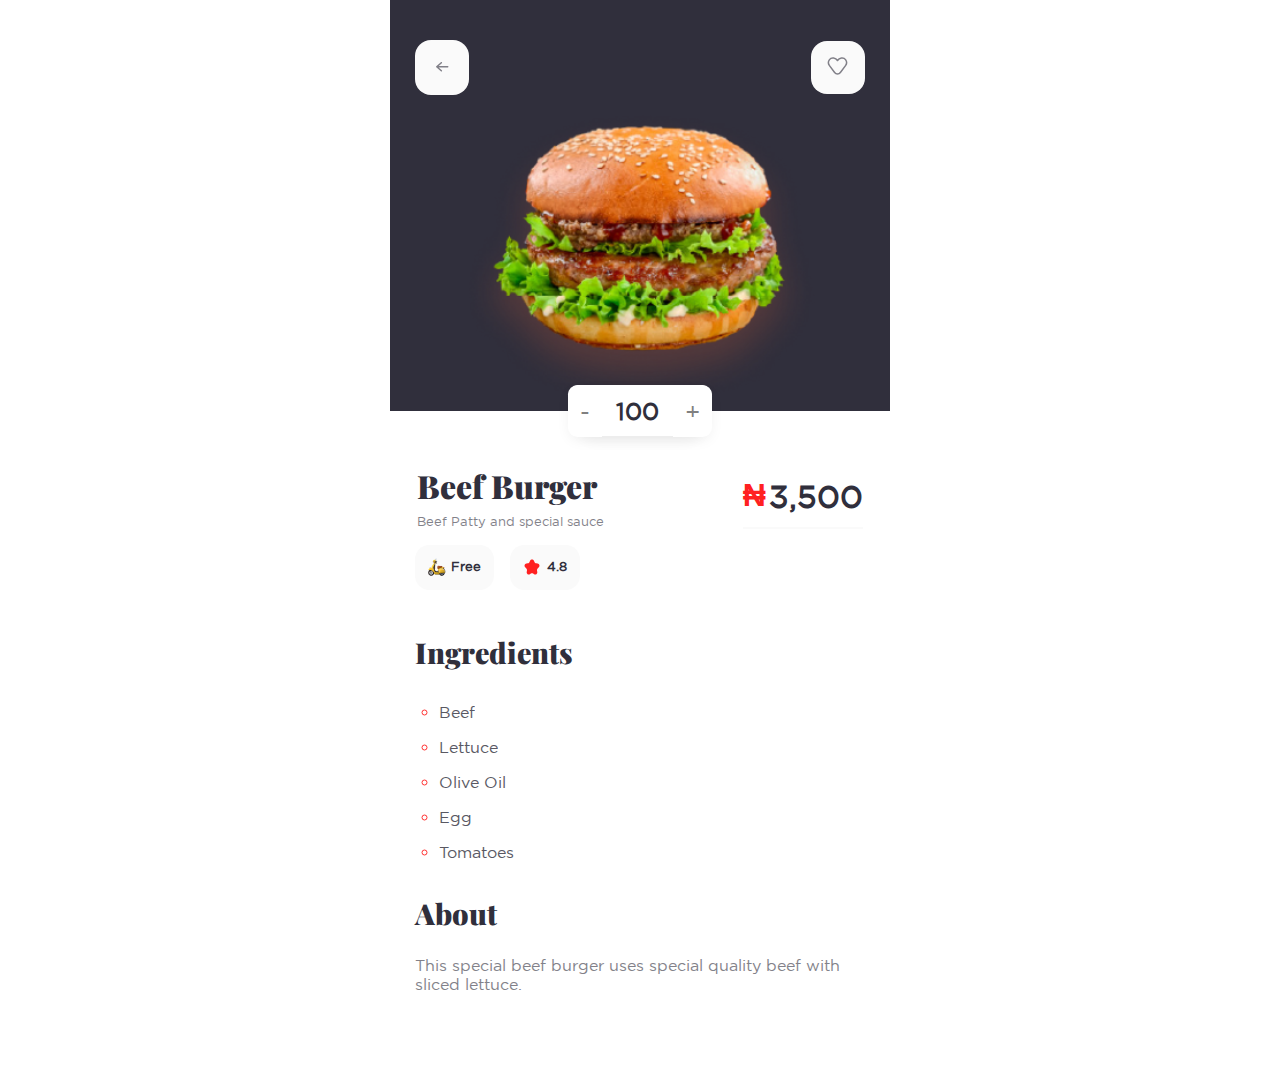
==== food-delivery/product.html @ f271e121 "Add or remove item in cart" ====
<!DOCTYPE html>
<html lang="en">
<head>
  <meta charset="UTF-8">
  <meta http-equiv="X-UA-Compatible" content="IE=edge">
  <meta name="viewport" content="width=device-width, initial-scale=1.0, maximum-scale=1.0">
  <title>FFO.com</title>
  <link rel="stylesheet" href="./assets/style/style.css"/>
  <link rel="shortcut icon" href="./assets/icons/logo.svg" width="20" type="image/x-icon">
  <script type="module" src="./assets/script/script.js" defer></script>
</head>
<body id="product">
  
  <header>
    <div class="w-90 mx-auto">

      <button id="back" class="btn btn-secodary icon-effect inline-icon btn-secondary">
        <svg width="13" height="10" viewBox="0 0 13 10" fill="none" xmlns="http://www.w3.org/2000/svg">
          <path fill="currentColor" fill-rule="evenodd" clip-rule="evenodd" d="M5.90356 9.24286C5.63137 9.55508 5.15761 9.58753 4.84538 9.31534L0.257149 5.31534C0.0937701 5.17291 1.89487e-08 4.96676 0 4.75001C-1.89487e-08 4.53326 0.09377 4.32711 0.257149 4.18468L4.84538 0.184681C5.15761 -0.0875126 5.63137 -0.0550639 5.90356 0.25716C6.17576 0.569382 6.14331 1.04315 5.83109 1.31534L2.75161 4.00001L11.75 4.00001C12.1642 4.00001 12.5 4.3358 12.5 4.75001C12.5 5.16422 12.1642 5.50001 11.75 5.50001L2.75161 5.50001L5.83109 8.18468C6.14331 8.45687 6.17576 8.93064 5.90356 9.24286Z" fill="#363853"/>
        </svg>
      </button>
      
      <button id="add-to-wish-list" class="btn btn-secodary icon-effect btn-secondary">
        <svg class="icon-stroke" width="24" height="24" viewBox="0 0 24 24" fill="none" xmlns="http://www.w3.org/2000/svg">
          <path d="M3.98389 11.6106L9.11798 18.5107C10.5955 20.4964 13.4045 20.4964 14.882 18.5107L20.0161 11.6106C21.328 9.84746 21.328 7.34218 20.0161 5.57906C18.0957 2.9981 13.6571 3.76465 12 6.54855C10.3429 3.76465 5.90428 2.9981 3.9839 5.57906C2.67204 7.34218 2.67203 9.84746 3.98389 11.6106Z" stroke-width="1.5" stroke-linecap="round" stroke-linejoin="round"/>
        </svg>
        
      </button>
    </div>
  </header>

  <main>
    
    <section class="menu-item-display">
      <div class="mx-auto">
        <img class="mx-auto" src="./assets/images/menu/large/chillox-beef-burger.png" alt="chillox-burger">
      </div>
    </section>

    <section class="add-to-cart-container">
      <!-- add to cart -->
      <button class="btn btn-active big-btn text-bold shadow">
      <p>  Add to cart </p>
      </button>
      
      <!-- Number of orders -->
      <div class="inc-dec-in-cart shadow">
        <button class="remove-from-cart"> - </button>
        <p class="no-in-cart text-bold">100</p>
        <button class="add-to-cart"> + </button>
      </div>
      
    </section>
    
    <section class="product-name-desc-price w-90 mx-auto">
      <!-- Label, Description and price -->
      <div class="name-desc">
        <h2 class="subheader">Beef Burger</h2>
        <p class="desc text-faint"><small> Beef Patty and special sauce </small></p>
      </div>
      <div>
        <p class="price">
          <span class="currency">₦</span>
          <span class="cost">3,500</span>
        </p>
      </div>
    </section>  

    <section class="delivery-and-rating">
      <!-- Delivery Fee, Duration and Food Rating -->
      <ul type="none" class="options">
        <li class="btn btn-secondary delivery-fee option">
          <img src="./assets/icons/delivery.png" class="icon-img">
          <p class="text-bold"> Free </p>
        </li>
        <li class="btn btn-secondary rating option">
          <svg width="20" height="20" viewBox="0 0 24 24" xmlns="http://www.w3.org/2000/svg">
            <path fill="var(--clr-accent)" d="M9.65394 4.58646C10.5321 2.47118 13.4679 2.47118 14.3461 4.58646L14.9577 6.05983C15.3174 6.9261 16.107 7.52663 17.0227 7.63041L18.7297 7.82385C20.8853 8.06813 21.7756 10.7755 20.2013 12.2988L18.752 13.7012C18.1148 14.3177 17.8333 15.2258 18.0069 16.1045L18.3568 17.8758C18.7997 20.118 16.3977 21.8109 14.5018 20.5927L13.3571 19.8572C12.5276 19.3242 11.4724 19.3242 10.6429 19.8572L9.49819 20.5927C7.60234 21.8109 5.20031 20.118 5.64324 17.8758L5.99315 16.1045C6.16673 15.2258 5.88518 14.3177 5.24798 13.7012L3.79871 12.2988C2.22438 10.7755 3.11472 8.06813 5.27034 7.82385L6.97726 7.63041C7.89305 7.52663 8.68263 6.9261 9.04227 6.05983L9.65394 4.58646Z" stroke="#302F3C" stroke-width="0" stroke-linecap="round" stroke-linejoin="round"/>
          </svg>
          <p class="value text-bold"> 4.8 </p>   
        </li>
      </ul>
    </section>  

    <section class="ingredients w-90 mx-auto">
      <!-- Ingredents -->
      <h2 class="subheader"> Ingredients</h2>
        <ul class="options" type="circle">
          <li class="option">Beef</li>
          <li class="option">Lettuce</li>
          <li class="option">Olive Oil</li>
          <li class="option">Egg</li>
          <li class="option">Tomatoes</li>
        </ul>
      </div>
    </section>  
    
      
    <section class="about w-90 mx-auto">
      <!-- About -->
      <h2 class="subheader"> About </h2>
      <p class="text-faint">
        This special beef burger uses special quality beef with sliced lettuce.
      </p>
    </section>  
  </main>

  <footer>
    <!-- Add to cart -->
  </footer>
  

  </body>
</html>
---- food-delivery/assets/style/style.css ----
@charset "UTF-8";

/*
  ##################
    Fontface Imports
  ##################
*/

@font-face {
  font-family: "gotham-bold";
  src: url(../fonts/gotham-bold.ttf);
}

@font-face {
  font-family: "gotham-regular";
  src: url(../fonts/gotham-regular.ttf);
}

@font-face{
  font-family: "playfair";
  src: url("../fonts/playfair.ttf");
}



/*
  ##################
    Global Styles
  ##################
*/
*, ::after, ::before {
  box-sizing: border-box;
  text-rendering: optimizeSpeed;
}

:focus {
  /* outline: 1px dashed var(--clr-orange); */
  /* outline-offset: 2px; */
  outline: 0;
}

:root {
  --clr-accent: #ff2121;
  --clr-faint-accent: #fb2c2c;
  --clr-dark: #302f3c;
  --clr-secondary: #fafafa;
  --rounded-1: .5rem;
  --rounded-2: 1rem;
  --ff-serif: "playfair", "Times New Roman", serif;
  --ff-gotham-reg: "gotham-regular", "sans-serif";
  --ff-gotham-bold: "gotham-bold", sans-serif;
  --padding-1: .3rem;
  --padding-2: .6rem;
}

button {
  cursor: pointer;
}

html, 
body {
  height: 100%;
  margin: 0;
  margin-inline: auto;
  min-width: 280px;
  position: relative;
  width: 100%;
}

header div{
  align-items: center;
  display: flex;
  justify-content: space-between;
  padding-top: 2.5rem !important;
  position: relative;
}
#product header {
  position: absolute;
  width: 100%;
  z-index: 1;
}

header a {
  border-radius: 100%;
}

header svg {
  color: gray;
  width: min(35px, 50px);
}







/*
  ######################
    Typography Styles
  ######################
*/
h1,
h2,
h3,
h4,
h5,
h6 {
  font-family: var(--ff-serif);
  color: var(--clr-dark);
  font-weight: bolder;
}

.text-bold, .text-bold > span {
  font-weight: bold;
}

p, .option, .search input[type=text] {
  font-family: var(--ff-gotham-reg);
}

.intro-text {
  font-size: clamp(1.3rem, .5rem + 7, 2.5rem);
  font-weight: 900;
  margin: auto;
  text-align: center;
  /* padding-block: 2rem; */
  width: 14ch;
}

.subheader {
  font-size: clamp(1.2rem, .1rem + 4vw, 1.8rem);
  font-weight: 900;
}

.text-faint {
  color: var(--clr-dark);
  opacity: .6;
}











/*
  ######################
    Component Styles
  ######################
*/



/** ---button--- **/
.btn {
  border: 0;
  border-radius: var(--rounded-2);
  padding: var(--padding-2);
  padding-block: .8rem;
  position: relative;
}

.btn-secondary {
  background-color: var(--clr-secondary)
}

.btn-secondary:hover, .btn-secondary:focus {
  color: white;
}

button.icon-fill, 
.icon-fill {
  color: var(--clr-dark);
  background: transparent;
  fill-opacity: .6;
  border: 0px;
}

button.icon-fill:not(.search-icon):hover,
.icon-fill:not(.search-icon):hover {
  color: var(--clr-accent);
  stroke-opacity: 1;
  fill-opacity: 1;
}

button.icon-stroke, 
a .icon-stroke, 
.icon-stroke {
  stroke: var(--clr-dark);
  background: transparent;
  stroke-opacity: .6;
  border: 0px;
}

button.icon-stroke:hover,
button .icon-stroke:hover,
a .icon-stroke:hover {
  stroke: var(--clr-accent);
  stroke-opacity: 1;
  fill-opacity: 1;
}


/** ---category--- **/
.menu-category .options,
.delivery-and-rating .options {
  display: flex;
  font-size: small;
  gap: 1rem;
  overflow-x: auto;
  -ms-overflow-style: none;
  padding-bottom: 1.2rem;
  padding-inline: 5%;
  overflow: none;
  white-space: nowrap;
}


.menu-category .options::-webkit-scrollbar  {
  display: none;
}

.menu-category .option,
.delivery-and-rating .option {
  align-items: center;
  border-radius: .9rem;
  color: var(--clr-dark);
  cursor: pointer;
  display: flex;  
  gap: 5px;
  justify-content: center;
  padding: .8rem;
  text-transform: capitalize;
  width: fit-content;
  transition: opacity ease-in-out 0.5s;
}


.menu-category .option:focus,
.menu-category .option:hover,
.menu-category .option.active {
  background: var(--clr-accent);
  box-shadow: 0px 5px .8rem rgba(0, 0, 0, 0.1);
  color: white;
}


.menu-category .option p,
.delivery-and-rating p {
  margin: 0px;
}

.menu-category .option.active .option-bg  {
  background: white;
}


.menu-category .option-bg {
  align-items: center;
  border-radius: calc(var(--rounded-1));
  display: flex;
  padding: .25rem;
  justify-content: center;
}

.highlight {
  color: var(--clr-accent);
}

.identity {
  font-size: 1.2rem;
  margin: 0;
}

.location {
  display: flex;
  align-items: center;
  color: var(--clr-dark);
  font-size: small;
}



.logo svg {
  color: #a5a5a5;
  /* opacity: .6; */
}

.logo:hover svg, 
.logo:focus svg
{
  color: var(--clr-accent);
}






/** ---popular--- **/
.popular {
  /* display: flex;
  flex-wrap: wrap; */
  display: grid;
  grid-template-columns: repeat(auto-fill, minmax(250px, 450px));
  gap: 2rem;
  justify-content: center;
  padding-left: 0px;
  padding-bottom: 4rem;
  max-width: 100%;
}

.popular .item {
  border-radius: 1.5rem;
  display: flex;
  flex-direction: column;
}
  

.popular .item > img {
  aspect-ratio: 2/1;
  border-top-right-radius: inherit;
  border-top-left-radius: inherit;
  object-fit: cover;
  object-position: top center;
  width: 100%;
}

.popular .item:hover > img {
  filter: saturate(1.15);
}

.popular .item-details {
  align-items: center;
  background-color: var(--clr-secondary);
  border-bottom-left-radius: inherit;
  border-bottom-right-radius: inherit;
  display: flex;
  padding-block: 1rem;
  padding-inline: 1rem;
  gap: 1rem;
  justify-content: space-between;
  white-space: nowrap;
}

.period-divider svg {
  width: 4px;
  transform: translateY(-2px);
}

.popular .item-title,
.restaurant .item-name {
  color: var(--clr-dark);
  font-family: var(--ff-gotham-bold) !important;
  font-weight: bold;
  font-size: clamp(1.1rem, .1rem + 4vw, 1.2rem);
  margin-top: 0px;
  margin-bottom: .5rem;
  word-break: keep-all;
}

.popular .item .item-desc,
.popular .item .rating-and-delivery-time {
  font-size: small;
  margin-block: 0px;
}

.item-profile img {
  border: 3px solid white;
  border-radius: 100%;
  display: none;
  height: 50px;
  width: 50px;
}


.item-profile {
  display: flex;
  gap: 10px;
}



.item-desc  {
  align-items: center;
  display: flex;
  font-size: small;
  gap: 8px;
}



.rating-and-delivery-time .item-rating p {
  margin-block: 0px;
}

.rating-and-delivery-time .item-delivery-time {
  margin-block: 0px;
}

.item-rating {
  align-items: center;
  display: flex;
  gap:.2rem;
  margin-bottom: .5rem;
}



/** ---icon-effect--- **/

.icon-effect:hover, .icon-effect:focus {
  background: var(--clr-secondary);
}

.icon-effect svg {
  color: var(--clr-dark);
  fill-opacity: .6;
}

.icon-effect:hover svg, .icon-effect.active svg  {
  color: var(--clr-accent);
  fill-opacity: 1;
}

.inline-icon {
  padding-block: 1.25rem;
}



/** ---search--- **/
.search {
  align-items: center;
  background: var(--clr-secondary);
  border-radius: var(--rounded-2);
  fill-opacity: 0.5;
  display: flex;
  padding: var(--padding-2);
  justify-content: space-between;
  stroke-opacity: .5;
}

.search > span {
  display: flex;
  gap: .5rem;
  width: 100%;
}

.search .search-box {
  background: transparent;
  border: 0px;
  caret-color: var(--clr-accent);
  font-size: small;
  width: 100%;
}


*::selection, .search .search-box::selection {
  background: var(--clr-accent);
  color: white;
}

.restaurant-cover {
  display: inline-block;
  position: absolute;
  min-width: inherit;
  top: 0;
  width: 100%;
  z-index: -1;
}

.restaurant-cover img {
  aspect-ratio: 2/1;
  object-fit: cover;
  width: 100%;
  height: 250px;
}

.restaurant-cover div::after {
  background-color: rgb(0, 0, 0, .5);
  content: "";
  position: absolute;
  inset: 0;
}

.restaurant-details {
  background: var(--clr-secondary);
  border-radius: 2rem;
  font-weight: bold;
  padding: 1rem;
  padding-top: 2rem;
  transform: translateY(-40px);
}

.restaurant-details h1 {
  color: var(--clr-dark);
  width: fit-content;
}

.restaurant-details ul {
  padding-left: 0px;
  font-family: var(--ff-gotham-reg);
  display: flex;
  gap: 5rem;
  justify-content: center;
}

.restaurant-details li {
  align-items: center;
  display: flex;
  gap: .5rem;
}



img.restaurant-profile {
  border-radius: 100%;
  display: block;
  filter: drop-shadow(0px 5px 10px rgb(0, 0, 0, .4));
  margin-inline: auto;
  margin-top: 2.5rem;
  width: 80px;
  height: 80px;
  position: relative;
  z-index: 1;
}

.menu-search {
  align-items: center;
  background: transparent;
  display: flex;
  /* gap: 6rem; */
  justify-content: space-between;
  padding: 0px;
}

.menu-search .btn {
  padding: .35rem
}

.menu-search .search-box {
  max-width:15ch;
}

.menu-search span {
  display: flex;
  justify-content: flex-end;
  transform: translateY(2.8px);
}

#menu-category .option {
  padding: 1.2rem;
}



/* +++++++++++++++++++++ 
      restaurant.html 
   +++++++++++++++++++++ */
.restaurant {
  padding-bottom: 4rem;
}

.restaurant .item {
  /* background-color: #302f3c; */
  border: 1px solid var(--clr-secondary);
  border-radius: 1.8rem;
  /* min-width: 100px;
  max-width: 200px; */
}

.restaurant .item:focus {
  border: 1px solid var(--clr-secondary);
}


.restaurant .item-name, 
.restaurant .item-desc {
  display: block;
  text-align: center;
}

.restaurant .items {
  display: grid;
  grid-template-columns: repeat(auto-fit, minmax(auto, 250px));
  gap: 2rem;
  padding-left: 0px;
  justify-content: center;
  width: 100%;
}

.restaurant .item img {
  aspect-ratio: 1 / 1;
  display: block;
  margin: auto;
  object-fit: cover;
  object-position: center;
  transform: translateY(50px);
  width: 200px;
  overflow: hidden;
}

.restaurant .item:hover img {
  filter: saturate(1.2);
}

.item-price-addtocart {
  align-items: center;
  background-color: var(--clr-secondary);
  border-bottom-left-radius: inherit;
  border-bottom-right-radius: inherit;
  color: var(--clr-dark);
  display: flex;
  font-family: var(--ff-gotham-reg);
  font-weight: bold;
  font-size: 1.2rem;
  gap: .5rem;
  justify-content: center;
}



  /* +++++++++++++++++++++ 
        restaurant.html 
    +++++++++++++++++++++ */

.about {
  padding-bottom: 4rem;
}

.add-to-cart, 
.remove-from-cart {
  background-color: white;
  border: 0px;
  color: gray;
  font-family: var(--ff-gotham-reg);
  font-size: 1.5rem;
  padding: .5em;
  width: fit-content;
}

.add-to-cart:hover, 
.remove-from-cart:hover,
.add-to-cart:focus, 
.remove-from-cart:focus {
  background-color: rgb(252, 252, 252);
}

.add-to-cart {
  border-top-right-radius: var(--padding-2);
  border-bottom-right-radius: var(--padding-2);
}

.remove-from-cart {
  border-top-left-radius: var(--padding-2);
  border-bottom-left-radius: var(--padding-2);
}

.add-to-cart:hover, 
.remove-from-cart:hover,
.add-to-cart:focus, 
.remove-from-cart:focus {
  color: var(--clr-accent);
}

.add-to-cart-container {
  position: relative;
  transform: translateY(-26px);
}


.big-btn {
  display: block;
  font-size: 1rem;
  padding: 1rem;
  margin-inline: auto;
}

.big-btn p {
  margin: 0px;
}

.btn-active {
  background: var(--clr-accent);
  color: white;
}

.btn-active:hover,
.btn-active:focus {
  background-color: var(--clr-faint-accent);
}




.menu-item-display {
  background-color: var(--clr-dark);
}

.menu-item-display div {
  height: inherit;
  width: 70%;
  position: relative;
}

.menu-item-display img{
  padding-top: 4rem;
  display: block;
  transition: transform ease-in-out 0.3s;
  width: 100%;
}


.menu-item-display:hover img {
  filter: saturate(1.2);
  transform: scale(1.1);
}

.inc-dec-in-cart {
  font-size: 1rem;
  background: white;
  border-radius: calc(var(--padding-2) + 2px);
  margin: auto;
  width: fit-content;
  position: absolute;
  inset: 0;

}

.inc-dec-in-cart .no-in-cart{
  display: inline;
  color: var(--clr-dark);
  font-size: 1.5em;
  padding: 10px;
}

.product-name-desc-price {
  align-items: center;
  display: flex;
  flex-wrap: wrap;
  justify-content: space-between;

}

.product-name-desc-price .subheader{
  font-size: 2rem;
}
.product-name-desc-price .currency {
  color: var(--clr-accent);
  font-family: calibri, sans-serif;
}

.product-name-desc-price .name-desc {
  display: flex;
  flex-direction: column;
}

.product-name-desc-price p,
.product-name-desc-price .name-desc h2 {
  margin: 2px;
}

.product-name-desc-price .price {
  align-items: center;
  color: var(--clr-dark);
  display: flex;
  font-size: clamp(1.5rem, 8vw + .1rem, 2rem);
  font-weight: 900;
  gap: .2rem;
  padding-block: .8rem;
  border-bottom: 2px solid var(--clr-secondary);
}


.ingredients ul {
  gap: 1rem;
  padding-left: 1.5rem;
}

.ingredients ul li {
  color: var(--clr-dark);
  opacity: .8;
  padding-block: .5rem;
}

.ingredients ul li::marker {
  color: red;
}


/*
  #################
    Other Styles
  #################
*/

.bg-dark {
  background-color: var(--clr-dark);
}

.hide {
  display: none;
}

.mb-1rem {
  margin-block: 1rem;
}

.mb-2rem {
  margin-block: 2rem;
}


.mx-auto {
  margin-inline: auto;
}

.mlx-auto {
  margin-left: auto;
}

.opacity-0 {
  opacity: 0;
}

.opacity-1 {
  opacity: 1;
}

.shadow {
  box-shadow: 0px 5px .8rem rgba(0, 0, 0, 0.05);

}

.w-90 {
  width: 90%;
}
  
.w-95 {
  width: 95%;
}





/*
  #################
    Media Queries
  #################
*/

@media screen and (orientation: landscape) {
  body {
    width: 50%;
  }
}

@media screen and (min-width: 500px) {
  body {
    width: 500px;
  }
}


@media screen and (min-width: 310px){
  .item-profile img{
    display: block;
  }
}

/* Hide white background @ #home-category */
@media screen and (min-width: 450px) {
  #home-category .option span.option-bg {
    display: none;
  }

  #home-category .option {
    padding: 1.2rem;
  }
}
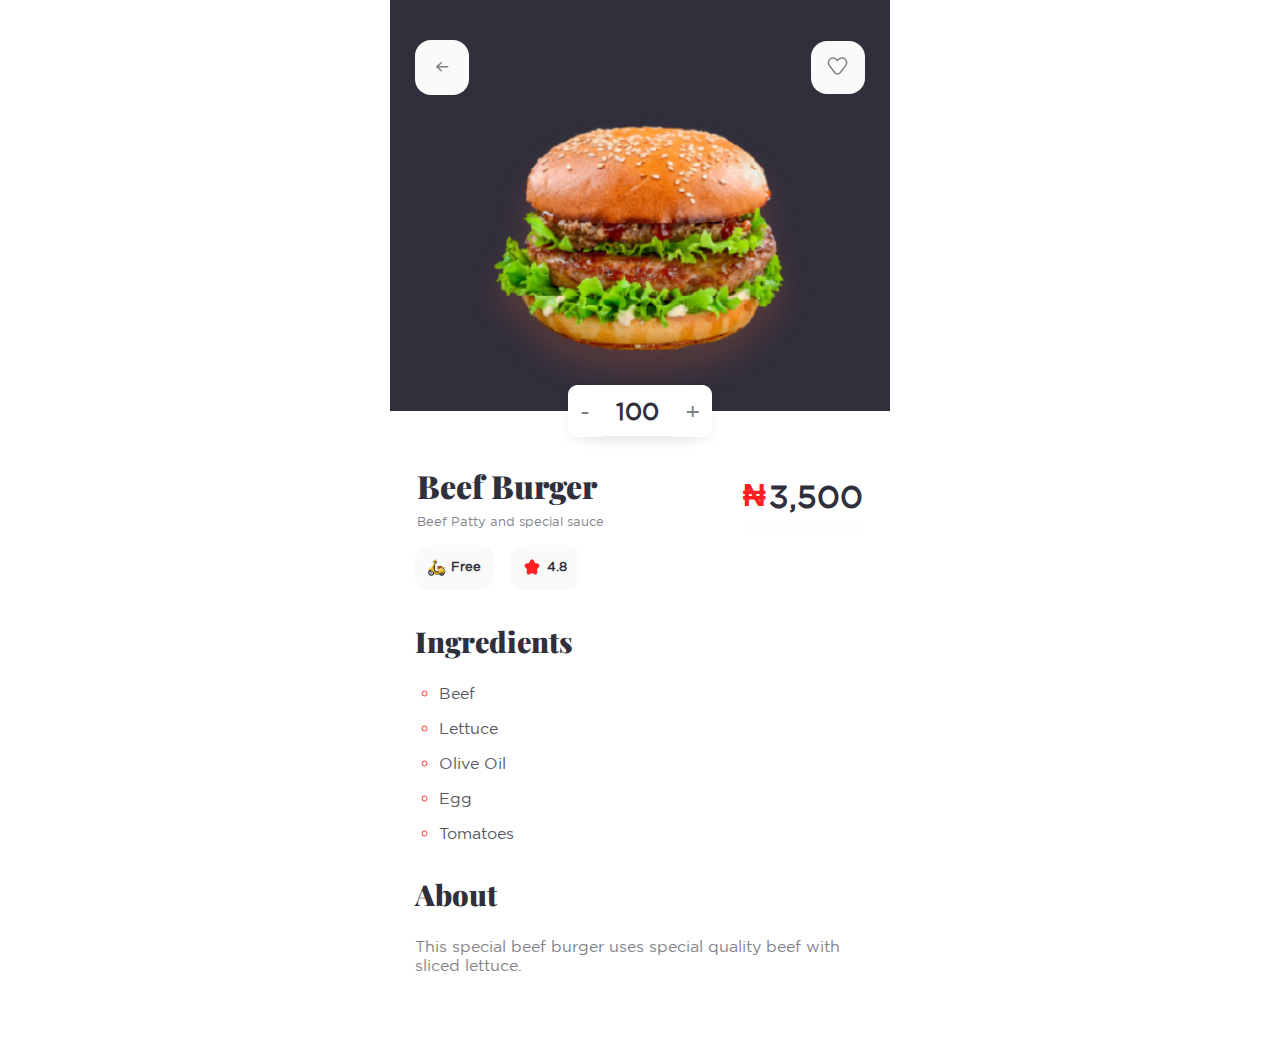
==== commit aa369878: "food-delivery: Dynamically load product image in product page" ====
--- a/food-delivery/product.html
+++ b/food-delivery/product.html
@@ -33,7 +33,7 @@
     
     <section class="menu-item-display">
       <div class="mx-auto">
-        <img class="mx-auto" src="./assets/images/menu/large/chillox-beef-burger.png" alt="chillox-burger">
+        <img class="mx-auto" src="" alt="chillox-burger">
       </div>
     </section>
 
--- a/food-delivery/assets/style/style.css
+++ b/food-delivery/assets/style/style.css
@@ -120,7 +120,7 @@
 }
 
 .intro-text {
-  font-size: clamp(1.3rem, .5rem + 7, 2.5rem);
+  font-size: clamp(1.4rem, .5rem + 5vw, 2.5rem);
   font-weight: 900;
   margin: auto;
   text-align: center;
@@ -220,6 +220,10 @@
   white-space: nowrap;
 }
 
+.delivery-and-rating .options{
+  padding-bottom: .5rem;
+}
+
 
 .menu-category .options::-webkit-scrollbar  {
   display: none;
@@ -308,7 +312,7 @@
   flex-wrap: wrap; */
   display: grid;
   grid-template-columns: repeat(auto-fill, minmax(250px, 450px));
-  gap: 2rem;
+  gap: 2.5rem;
   justify-content: center;
   padding-left: 0px;
   padding-bottom: 4rem;
@@ -568,15 +572,14 @@
 }
 
 .restaurant .item {
-  /* background-color: #302f3c; */
   border: 1px solid var(--clr-secondary);
   border-radius: 1.8rem;
-  /* min-width: 100px;
-  max-width: 200px; */
-}
-
+}
+
+.restaurant .item:hover,
 .restaurant .item:focus {
-  border: 1px solid var(--clr-secondary);
+  border: 1px solid #ff212150;
+  
 }
 
 
@@ -601,7 +604,7 @@
   margin: auto;
   object-fit: cover;
   object-position: center;
-  transform: translateY(50px);
+  transform: translateY(20px);
   width: 200px;
   overflow: hidden;
 }
@@ -682,8 +685,20 @@
   margin-inline: auto;
 }
 
-.big-btn p {
+.big-btn p, .small-btn p {
   margin: 0px;
+}
+
+.small-btn {
+  display: block;
+  font-size: .8rem;
+  padding: .8em;
+  margin-inline: auto;
+  border-radius: .6rem;
+}
+
+#restaurant .small-btn {
+  margin-bottom: 2rem;
 }
 
 .btn-active {
@@ -789,6 +804,10 @@
   padding-block: .5rem;
 }
 
+.ingredients ul li:first-of-type {
+  padding-top: 0px;
+}
+
 .ingredients ul li::marker {
   color: red;
 }
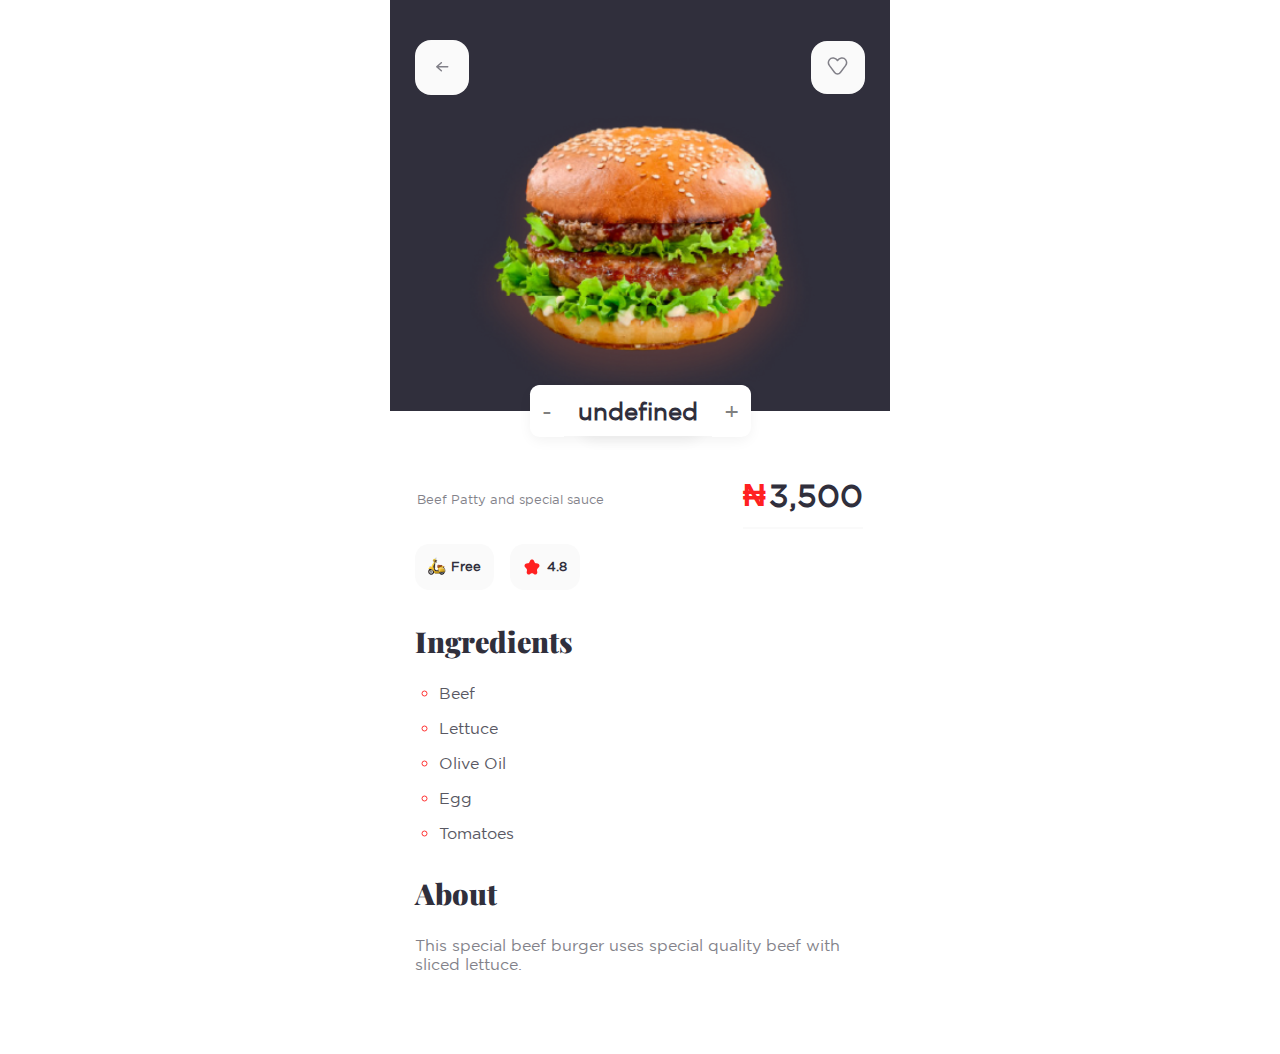
==== commit b1c75372: "food-delivery: add cart variable" ====
--- a/food-delivery/product.html
+++ b/food-delivery/product.html
@@ -46,7 +46,7 @@
       <!-- Number of orders -->
       <div class="inc-dec-in-cart shadow">
         <button class="remove-from-cart"> - </button>
-        <p class="no-in-cart text-bold">100</p>
+        <p class="total-of-item text-bold">100</p>
         <button class="add-to-cart"> + </button>
       </div>
       
@@ -55,7 +55,7 @@
     <section class="product-name-desc-price w-90 mx-auto">
       <!-- Label, Description and price -->
       <div class="name-desc">
-        <h2 class="subheader">Beef Burger</h2>
+        <h2 class="subheader"></h2>
         <p class="desc text-faint"><small> Beef Patty and special sauce </small></p>
       </div>
       <div>
--- a/food-delivery/assets/style/style.css
+++ b/food-delivery/assets/style/style.css
@@ -748,7 +748,7 @@
 
 }
 
-.inc-dec-in-cart .no-in-cart{
+.inc-dec-in-cart .total-of-item{
   display: inline;
   color: var(--clr-dark);
   font-size: 1.5em;
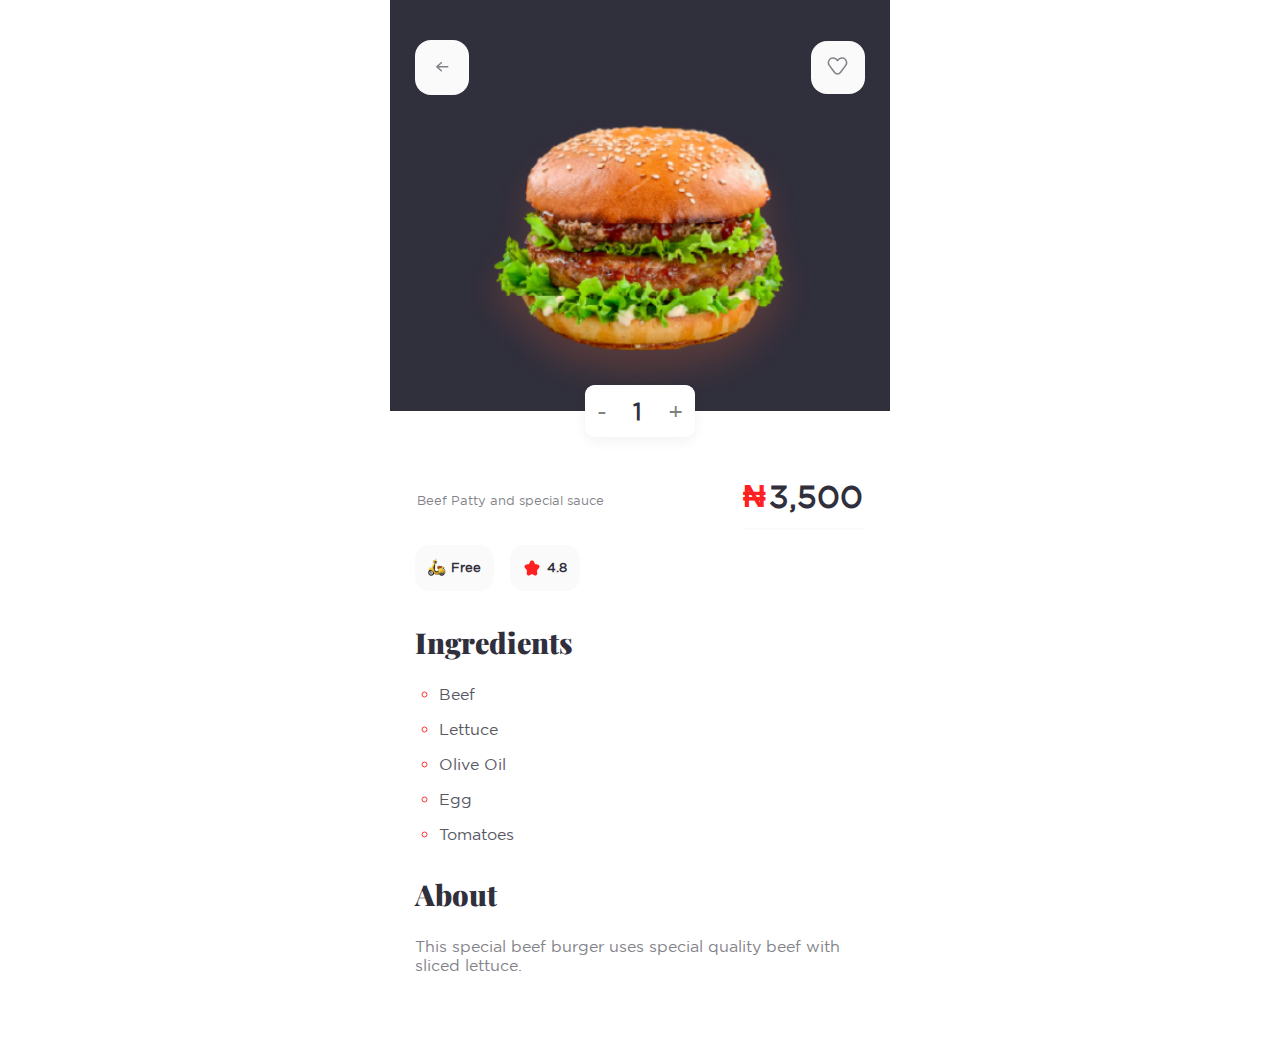
==== commit cae0b97d: "food-delivery: Dynamicall show add to cart button" ====
--- a/food-delivery/product.html
+++ b/food-delivery/product.html
@@ -39,14 +39,14 @@
 
     <section class="add-to-cart-container">
       <!-- add to cart -->
-      <button class="btn btn-active big-btn text-bold shadow">
+      <button id="add-item-to-cart" class="btn btn-active big-btn text-bold shadow">
       <p>  Add to cart </p>
       </button>
       
       <!-- Number of orders -->
       <div class="inc-dec-in-cart shadow">
         <button class="remove-from-cart"> - </button>
-        <p class="total-of-item text-bold">100</p>
+        <p class="total-of-item text-bold"></p>
         <button class="add-to-cart"> + </button>
       </div>
       
--- a/food-delivery/assets/style/style.css
+++ b/food-delivery/assets/style/style.css
@@ -743,9 +743,6 @@
   border-radius: calc(var(--padding-2) + 2px);
   margin: auto;
   width: fit-content;
-  position: absolute;
-  inset: 0;
-
 }
 
 .inc-dec-in-cart .total-of-item{
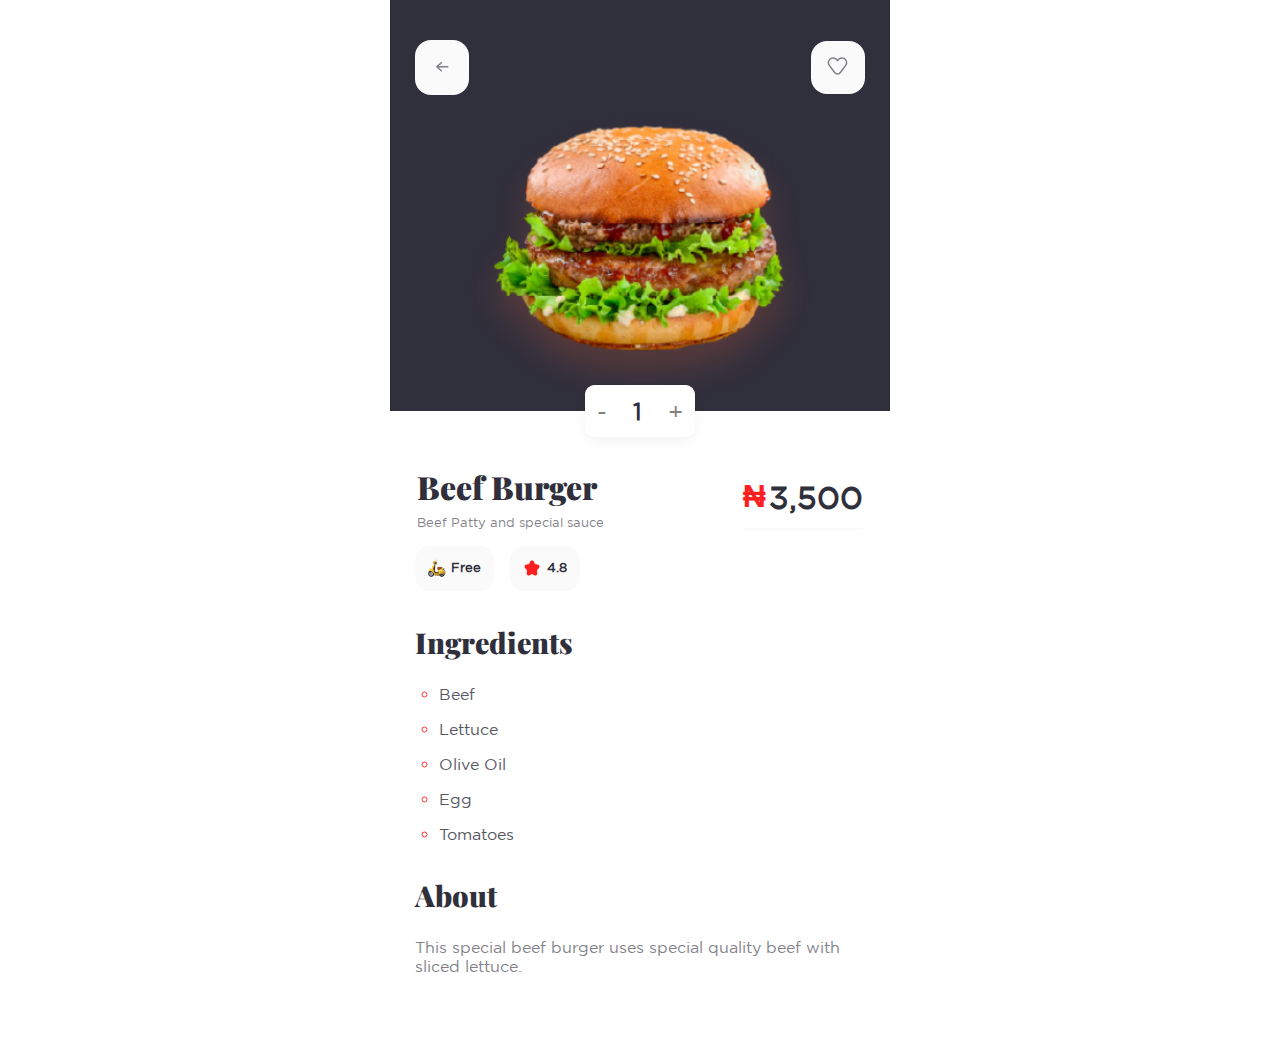
==== commit addc948c: "food-delivery: Dynamically load product description" ====
--- a/food-delivery/product.html
+++ b/food-delivery/product.html
@@ -56,7 +56,7 @@
       <!-- Label, Description and price -->
       <div class="name-desc">
         <h2 class="subheader"></h2>
-        <p class="desc text-faint"><small> Beef Patty and special sauce </small></p>
+        <p class="desc text-faint"><small></small></p>
       </div>
       <div>
         <p class="price">
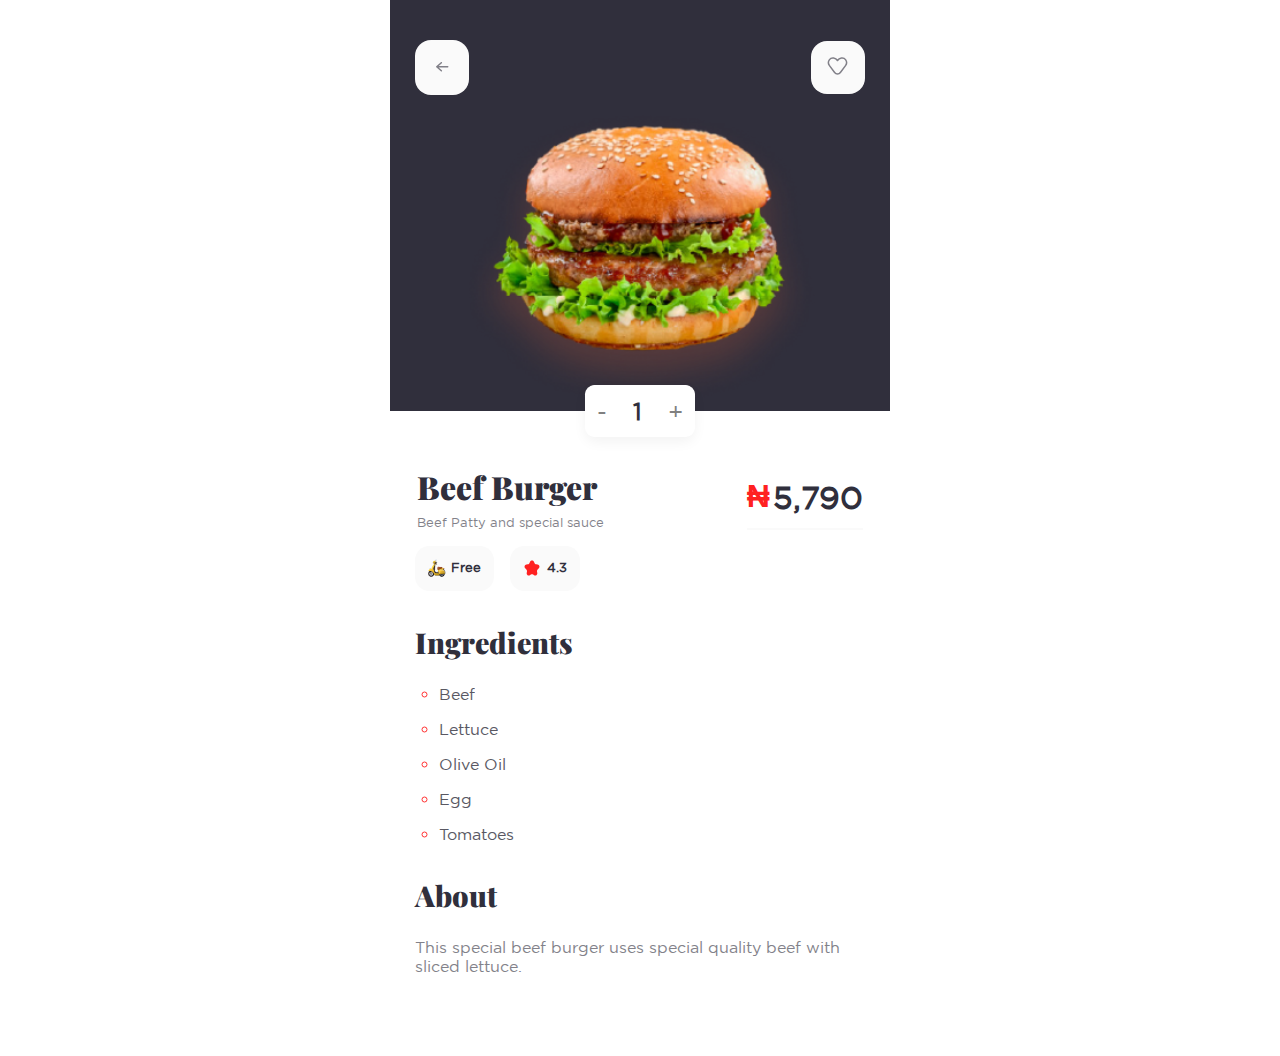
==== commit 144b2f74: "food-delivery: Dynamically load Ingredients" ====
--- a/food-delivery/product.html
+++ b/food-delivery/product.html
@@ -61,7 +61,7 @@
       <div>
         <p class="price">
           <span class="currency">₦</span>
-          <span class="cost">3,500</span>
+          <span class="cost"></span>
         </p>
       </div>
     </section>  
@@ -71,13 +71,13 @@
       <ul type="none" class="options">
         <li class="btn btn-secondary delivery-fee option">
           <img src="./assets/icons/delivery.png" class="icon-img">
-          <p class="text-bold"> Free </p>
+          <p class="text-bold"></p>
         </li>
         <li class="btn btn-secondary rating option">
           <svg width="20" height="20" viewBox="0 0 24 24" xmlns="http://www.w3.org/2000/svg">
             <path fill="var(--clr-accent)" d="M9.65394 4.58646C10.5321 2.47118 13.4679 2.47118 14.3461 4.58646L14.9577 6.05983C15.3174 6.9261 16.107 7.52663 17.0227 7.63041L18.7297 7.82385C20.8853 8.06813 21.7756 10.7755 20.2013 12.2988L18.752 13.7012C18.1148 14.3177 17.8333 15.2258 18.0069 16.1045L18.3568 17.8758C18.7997 20.118 16.3977 21.8109 14.5018 20.5927L13.3571 19.8572C12.5276 19.3242 11.4724 19.3242 10.6429 19.8572L9.49819 20.5927C7.60234 21.8109 5.20031 20.118 5.64324 17.8758L5.99315 16.1045C6.16673 15.2258 5.88518 14.3177 5.24798 13.7012L3.79871 12.2988C2.22438 10.7755 3.11472 8.06813 5.27034 7.82385L6.97726 7.63041C7.89305 7.52663 8.68263 6.9261 9.04227 6.05983L9.65394 4.58646Z" stroke="#302F3C" stroke-width="0" stroke-linecap="round" stroke-linejoin="round"/>
           </svg>
-          <p class="value text-bold"> 4.8 </p>   
+          <p class="value text-bold"></p>   
         </li>
       </ul>
     </section>  
@@ -86,11 +86,6 @@
       <!-- Ingredents -->
       <h2 class="subheader"> Ingredients</h2>
         <ul class="options" type="circle">
-          <li class="option">Beef</li>
-          <li class="option">Lettuce</li>
-          <li class="option">Olive Oil</li>
-          <li class="option">Egg</li>
-          <li class="option">Tomatoes</li>
         </ul>
       </div>
     </section>  
